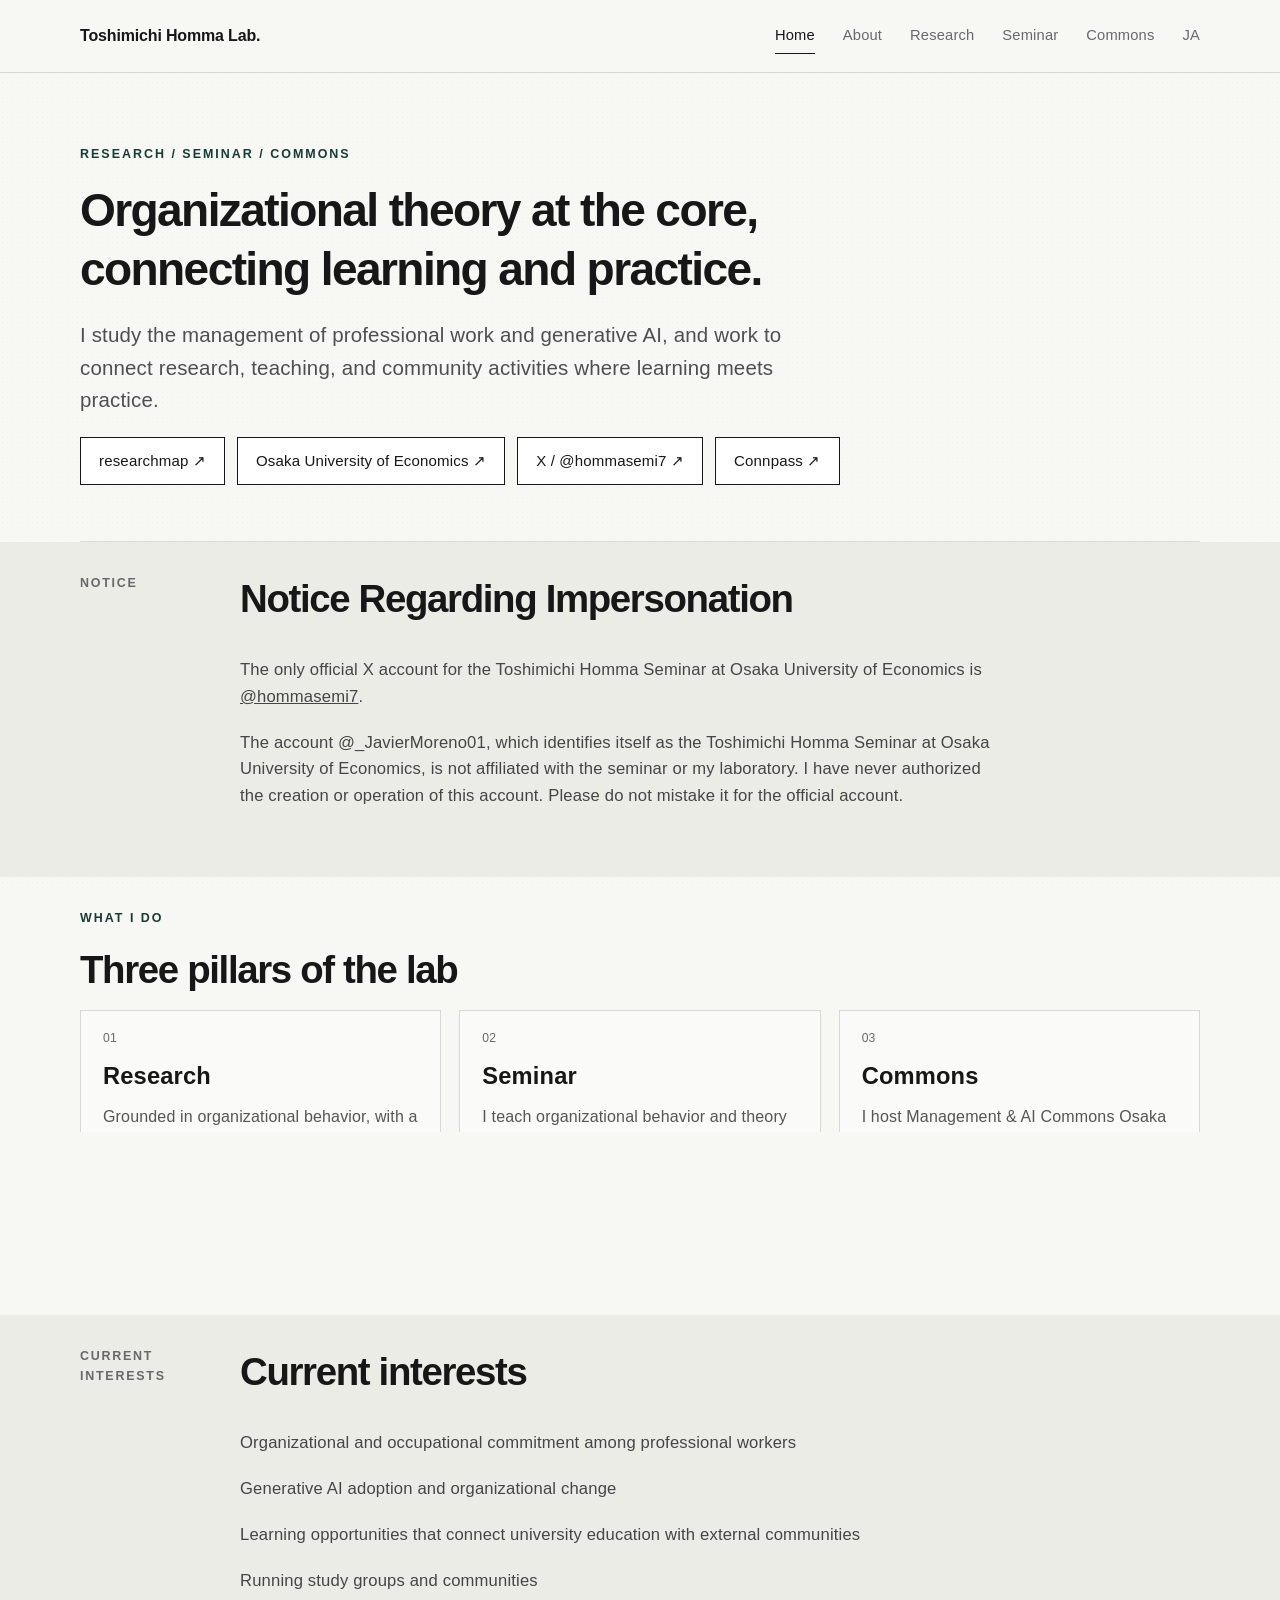
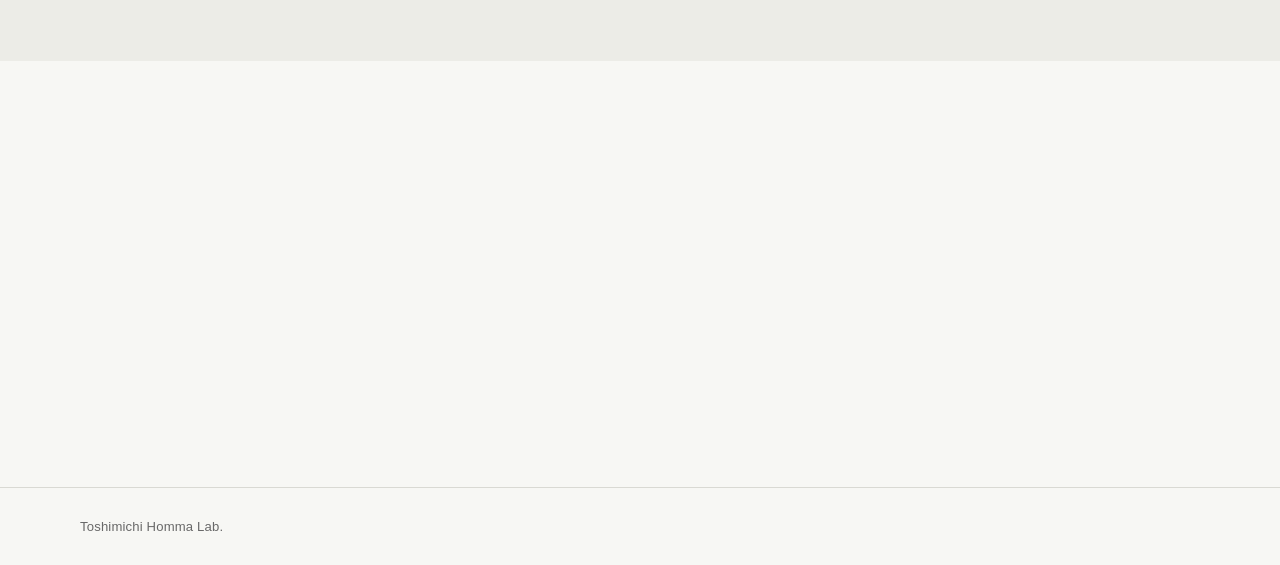
==== en/index.html @ 9b4a2241 "Update site URLs for university subdomain" ====
<!DOCTYPE html>
<html lang="en">
<head>
  <meta charset="UTF-8">
  <meta name="viewport" content="width=device-width, initial-scale=1.0">
  <meta name="description" content="Toshimichi Homma Lab. Research and teaching in organizational theory, professional work, generative AI, and community building.">
  <title>Toshimichi Homma Lab.</title>
  <link rel="alternate" hreflang="ja" href="https://t-homma.osaka-ue.ac.jp/index.html">
  <link rel="alternate" hreflang="en" href="https://t-homma.osaka-ue.ac.jp/en/index.html">
  <link rel="alternate" hreflang="x-default" href="https://t-homma.osaka-ue.ac.jp/index.html">
  <link rel="stylesheet" href="../style.css">
</head>
<body>
  <header class="site-header">
    <div class="container header-inner">
      <a class="site-name" href="index.html">Toshimichi Homma Lab.</a>
      <nav class="site-nav" aria-label="Main navigation">
        <a class="active" href="index.html">Home</a>
        <a href="about.html">About</a>
        <a href="research.html">Research</a>
        <a href="seminar.html">Seminar</a>
        <a href="commons.html">Commons</a>
        <a href="../index.html" hreflang="ja" lang="ja">JA</a>
      </nav>
    </div>
  </header>

  <main>
    <section class="page-hero container">
      <p class="eyebrow">Research / Seminar / Commons</p>
      <h1>
        <span class="hero-line">Organizational theory at the core,</span>
        <span class="hero-line">connecting learning and practice.</span>
      </h1>
      <p class="page-lead">
        I study the management of professional work and generative AI, and work to connect research,
        teaching, and community activities where learning meets practice.
      </p>
      <div class="actions">
        <a class="button" href="https://researchmap.jp/read0143234" target="_blank" rel="noopener noreferrer">researchmap ↗</a>
        <a class="button" href="https://webj8.osaka-ue.ac.jp/ouehp/KgApp?resId=S000129" target="_blank" rel="noopener noreferrer">Osaka University of Economics ↗</a>
        <a class="button" href="https://x.com/hommasemi7" target="_blank" rel="noopener noreferrer">X / @hommasemi7 ↗</a>
        <a class="button" href="https://oue-meetup.connpass.com/" target="_blank" rel="noopener noreferrer">Connpass ↗</a>
      </div>
    </section>

    <section class="section section-muted reveal">
      <div class="container content-grid">
        <aside class="side-label">Notice</aside>
        <div class="prose">
          <h2>Notice Regarding Impersonation</h2>
          <p>The only official X account for the Toshimichi Homma Seminar at Osaka University of Economics is <a href="https://x.com/hommasemi7" target="_blank" rel="noopener noreferrer">@hommasemi7</a>.</p>
          <p>The account @_JavierMoreno01, which identifies itself as the Toshimichi Homma Seminar at Osaka University of Economics, is not affiliated with the seminar or my laboratory. I have never authorized the creation or operation of this account. Please do not mistake it for the official account.</p>
        </div>
      </div>
    </section>

    <section class="section container reveal">
      <div class="section-heading">
        <p class="eyebrow">What I do</p>
        <h2>Three pillars of the lab</h2>
      </div>

      <div class="grid-three">
        <article class="card">
          <span class="index">01</span>
          <h3>Research</h3>
          <p>
            Grounded in organizational behavior, with a focus on occupational commitment,
            extra-role behavior, and the management of professional work.
          </p>
        </article>

        <article class="card">
          <span class="index">02</span>
          <h3>Seminar</h3>
          <p>
            I teach organizational behavior and theory and supervise both undergraduate and graduate students,
            with an emphasis on research exercises connected to external study groups and data science events.
          </p>
        </article>

        <article class="card">
          <span class="index">03</span>
          <h3>Commons</h3>
          <p>
            I host Management &amp; AI Commons Osaka—lightning talks and work sessions
            on AI, management, and organizations in Osaka.
          </p>
        </article>
      </div>
    </section>

    <section class="section section-muted reveal">
      <div class="container content-grid">
        <aside class="side-label">Current interests</aside>
        <div class="prose">
          <h2>Current interests</h2>
          <p>Organizational and occupational commitment among professional workers</p>
          <p>Generative AI adoption and organizational change</p>
          <p>Learning opportunities that connect university education with external communities</p>
          <p>Running study groups and communities</p>
        </div>
      </div>
    </section>

    <section class="section container reveal">
      <div class="content-grid">
        <aside class="side-label">Contact</aside>
        <div class="prose prose-contact">
          <h2>Contact</h2>
          <p>Office hours: Thu 16:30–18:00 / Room 719, Building J, 7th floor</p>
          <p>2-2-8 Osumi, Higashiyodogawa-ku, Osaka</p>
          <p>
            Students and visitors are welcome to discuss research, graduate study,
            or Management &amp; AI Commons Osaka. Visitors may come without an appointment,
            though I may occasionally be away from the office; please email in advance
            to confirm that I will be in. Consultations may also be held online.
          </p>
          <p>
            <a href="mailto:t-homma@osaka-ue.ac.jp">t-homma@osaka-ue.ac.jp</a>
          </p>
        </div>
      </div>
    </section>
  </main>

  <footer class="site-footer">
    <div class="container footer-inner">
      <p>Toshimichi Homma Lab.</p>
    </div>
  </footer>

  <script src="../script.js" defer></script>
</body>
</html>
---- style.css ----
/* ---------------------------------
   Toshimichi Homma Lab.
   Minimal static website
---------------------------------- */

:root {
  --bg: #f7f7f4;
  --text: #171717;
  --muted: #686868;
  --line: #d9d9d3;
  --accent: #183c34;
  --max-width: 1120px;
}

* {
  box-sizing: border-box;
}

body {
  margin: 0;
  background: var(--bg);
  color: var(--text);
  font-family:
    -apple-system,
    BlinkMacSystemFont,
    "Hiragino Kaku Gothic ProN",
    "Hiragino Sans",
    "Yu Gothic",
    "YuGothic",
    "Noto Sans JP",
    sans-serif;
  font-size: 16px;
  line-height: 1.6;
  letter-spacing: 0.01em;
}

body::before {
  content: "";
  position: fixed;
  inset: 0;
  pointer-events: none;
  opacity: 0.18;
  background-image: radial-gradient(rgba(0, 0, 0, 0.12) 0.7px, transparent 0.8px);
  background-size: 5px 5px;
  mix-blend-mode: multiply;
}

a {
  color: inherit;
}

.container {
  width: min(calc(100% - 48px), var(--max-width));
  margin-inline: auto;
}

.site-header {
  border-bottom: 1px solid var(--line);
  background: rgba(247, 247, 244, 0.94);
  position: sticky;
  top: 0;
  z-index: 10;
  backdrop-filter: blur(10px);
  view-transition-name: site-header;
}

main {
  view-transition-name: main-content;
}

.header-inner {
  min-height: 72px;
  display: flex;
  align-items: center;
  justify-content: space-between;
  gap: 32px;
}

.site-name {
  text-decoration: none;
  font-weight: 700;
  letter-spacing: -0.01em;
}

.site-nav {
  display: flex;
  gap: 28px;
}

.site-nav a {
  position: relative;
  text-decoration: none;
  color: var(--muted);
  font-size: 0.92rem;
  transition: color 0.2s ease;
}

.site-nav a::after {
  content: "";
  position: absolute;
  left: 0;
  right: 0;
  bottom: -6px;
  height: 1px;
  background: currentColor;
  transform: scaleX(0);
  transform-origin: right;
  transition: transform 0.25s ease;
}

.site-nav a:hover,
.site-nav a.active {
  color: var(--text);
}

.site-nav a:hover::after,
.site-nav a.active::after {
  transform: scaleX(1);
  transform-origin: left;
}

.site-nav a:focus-visible,
.site-name:focus-visible,
.button:focus-visible,
.profile-link:focus-visible,
.card:is(a):focus-visible {
  outline: 2px solid var(--accent);
  outline-offset: 3px;
}

.eyebrow,
.side-label {
  font-size: 0.78rem;
  font-weight: 700;
  text-transform: uppercase;
}

.eyebrow {
  margin: 0 0 16px;
  color: var(--accent);
  letter-spacing: 0.16em;
}

.hero-line {
  display: block;
  opacity: 0;
  transform: translateY(18px);
}

html.with-hero-motion .hero-line {
  animation: hero-fade-up 0.7s ease forwards;
}

html.with-hero-motion .hero-line:nth-child(2) {
  animation-delay: 0.08s;
}

@keyframes hero-fade-up {
  to {
    opacity: 1;
    transform: translateY(0);
  }
}

html.with-entry-motion .reveal {
  opacity: 0;
  transform: translateY(18px);
  transition: opacity 0.7s ease, transform 0.7s ease;
}

html.with-entry-motion .reveal.is-visible {
  opacity: 1;
  transform: translateY(0);
}

html.with-entry-motion .grid-three .card {
  opacity: 0;
  transform: translateY(10px);
  transition: opacity 0.6s ease, transform 0.6s ease;
}

html.with-entry-motion .grid-three .card:nth-child(2) {
  transition-delay: 0.08s;
}

html.with-entry-motion .grid-three .card:nth-child(3) {
  transition-delay: 0.16s;
}

html.with-entry-motion .reveal.is-visible .card {
  opacity: 1;
  transform: translateY(0);
}

html.skip-entry-motion .reveal,
html.skip-entry-motion .grid-three .card {
  opacity: 1;
  transform: none;
  animation: none;
  transition: none;
}

html.skip-entry-motion .hero-line {
  opacity: 0;
  transform: translateY(18px);
  animation: none;
}

@media (scripting: none) {
  .hero-line {
    opacity: 1;
    transform: none;
  }
}

.page-lead {
  max-width: 740px;
  margin: 20px 0 0;
  color: #4f4f4f;
  font-size: clamp(1.05rem, 2vw, 1.28rem);
}

.actions {
  display: flex;
  flex-wrap: wrap;
  gap: 12px;
  margin-top: 20px;
}

.button {
  display: inline-flex;
  align-items: center;
  justify-content: center;
  min-height: 48px;
  padding: 10px 18px;
  border: 1px solid var(--text);
  background: white;
  color: var(--text);
  text-decoration: none;
  font-size: 0.94rem;
  transition: transform 0.25s ease, background 0.18s ease, border-color 0.18s ease;
}

.button:hover {
  background: #f0f0ee;
  transform: translate(2px, -2px);
  box-shadow: -2px 2px 0 rgba(23, 23, 23, 0.12);
}

.section {
  padding-top: 32px;
  padding-bottom: 48px;
}

.section-muted {
  background: #ecece7;
}

.section-heading {
  margin-bottom: 16px;
}

.page-hero h1,
.section h2 {
  margin: 0;
  letter-spacing: -0.035em;
}

.page-hero h1 {
  max-width: 900px;
  font-size: clamp(2rem, 3.6vw, 3rem);
  line-height: 1.28;
  font-weight: 700;
}

.section h2 {
  font-size: clamp(1.7rem, 3vw, 2.5rem);
  line-height: 1.28;
}

.grid-three {
  display: grid;
  grid-template-columns: repeat(3, 1fr);
  gap: 18px;
}

.card {
  padding: 18px 22px;
  border: 1px solid var(--line);
  background: rgba(255, 255, 255, 0.36);
  display: flex;
  flex-direction: column;
  transition: transform 0.25s ease, border-color 0.25s ease, background 0.25s ease;
}

.card:is(a) {
  text-decoration: none;
  color: inherit;
}

.card:is(a):hover {
  transform: translateY(-4px);
  border-color: rgba(24, 60, 52, 0.4);
  background: rgba(255, 255, 255, 0.72);
}

.index {
  color: var(--muted);
  font-size: 0.76rem;
}

.card h3 {
  margin: 10px 0 8px;
  font-size: 1.48rem;
}

.card p {
  color: #555;
  margin-top: 0;
}

.prose-contact p {
  max-width: 700px;
  color: var(--muted);
}

.page-hero {
  padding-top: 72px;
  padding-bottom: 56px;
  border-bottom: 1px solid var(--line);
}

.content-grid {
  display: grid;
  grid-template-columns: 90px minmax(0, 1fr);
  gap: 70px;
}

.side-label {
  color: var(--muted);
  letter-spacing: 0.14em;
}

.prose {
  max-width: 760px;
}

.prose h2 {
  margin-bottom: 34px;
}

.prose p {
  margin: 0 0 1.15em;
  color: #454545;
  font-size: 1.04rem;
}

.info-list {
  margin: 28px 0 40px;
  padding: 0;
  list-style: none;
  border-top: 1px solid var(--line);
}

.interest .info-list:last-child {
  margin-bottom: 0;
}

.info-list li {
  padding: 16px 0;
  border-bottom: 1px solid var(--line);
  color: #303030;
}

.info-list strong {
  font-weight: 700;
}

.interest {
  padding: 30px 0;
  border-top: 1px solid #cfcfc9;
}

.interest:last-child {
  border-bottom: 1px solid #cfcfc9;
}

.interest:has(> .info-list:last-child) {
  padding-bottom: 0;
  border-bottom: none;
}

.interest h3 {
  margin: 0 0 8px;
  font-size: 1.28rem;
}

.profile-links {
  display: grid;
  gap: 12px;
  margin-top: 34px;
}

.profile-link {
  display: flex;
  align-items: center;
  gap: 10px;
  padding: 22px 0;
  border-top: 1px solid var(--line);
  text-decoration: none;
  transition: transform 0.25s ease;
}

.profile-link:last-child {
  border-bottom: 1px solid var(--line);
}

.profile-link:hover {
  transform: translate(2px, -2px);
}

.profile-link strong,
.profile-link small {
  display: block;
}

.profile-link small {
  margin-top: 4px;
  color: var(--muted);
}

.profile-link:hover strong {
  text-decoration: underline;
}

.principles {
  margin-top: 54px;
}

.principle {
  display: grid;
  grid-template-columns: 52px 230px minmax(0, 1fr);
  gap: 18px;
  padding: 24px 0;
  border-top: 1px solid var(--line);
}

.principle:last-child {
  border-bottom: 1px solid var(--line);
}

.principle span,
.principle h3,
.principle p {
  margin: 0;
}

.principle h3 {
  font-size: 1.02rem;
}

.principle p {
  font-size: 0.95rem;
}

.site-footer {
  border-top: 1px solid var(--line);
  padding: 28px 0;
}

.footer-inner {
  display: flex;
  justify-content: space-between;
  gap: 24px;
  color: var(--muted);
  font-size: 0.82rem;
}

.footer-inner p {
  margin: 0;
}

@media (max-width: 860px) {
  .grid-three,
  .content-grid {
    grid-template-columns: 1fr;
  }

  .content-grid {
    gap: 36px;
  }

  .principle {
    grid-template-columns: 44px 1fr;
  }

  .principle p {
    grid-column: 2;
  }
}

@media (max-width: 600px) {
  .container {
    width: min(calc(100% - 30px), var(--max-width));
  }

  .header-inner {
    min-height: 64px;
    align-items: flex-start;
    flex-direction: column;
    justify-content: center;
    gap: 5px;
    padding: 10px 0;
  }

  .site-nav {
    flex-wrap: wrap;
    gap: 14px 18px;
  }

  .site-nav a {
    font-size: 0.82rem;
  }

  .section {
    padding-top: 52px;
    padding-bottom: 52px;
  }

  .page-hero {
    padding-top: 56px;
    padding-bottom: 44px;
  }

  .footer-inner {
    flex-direction: column;
    gap: 2px;
  }
}

/* ---------------------------------
   Cross-document View Transitions
---------------------------------- */

@media (prefers-reduced-motion: no-preference) {
  @view-transition {
    navigation: auto;
  }

  ::view-transition-old(main-content) {
    animation: vt-main-out 0.38s ease forwards;
  }

  ::view-transition-new(main-content) {
    animation: vt-main-in 0.38s ease forwards;
  }

  ::view-transition-old(site-header),
  ::view-transition-new(site-header) {
    animation-duration: 0.38s;
  }

  ::view-transition-old(root),
  ::view-transition-new(root) {
    animation-duration: 0.38s;
  }
}

@media (prefers-reduced-motion: reduce) {
  @view-transition {
    navigation: none;
  }

  html.with-entry-motion .reveal,
  html.with-entry-motion .grid-three .card,
  .hero-line {
    opacity: 1;
    transform: none;
    animation: none;
    transition: none;
  }

  .site-nav a,
  .button,
  .profile-link,
  .card {
    transition: none;
    transform: none;
  }
}

@keyframes vt-main-out {
  from {
    opacity: 1;
    transform: translateY(0);
  }

  to {
    opacity: 0;
    transform: translateY(-10px);
  }
}

@keyframes vt-main-in {
  from {
    opacity: 0;
    transform: translateY(14px);
  }

  to {
    opacity: 1;
    transform: translateY(0);
  }
}
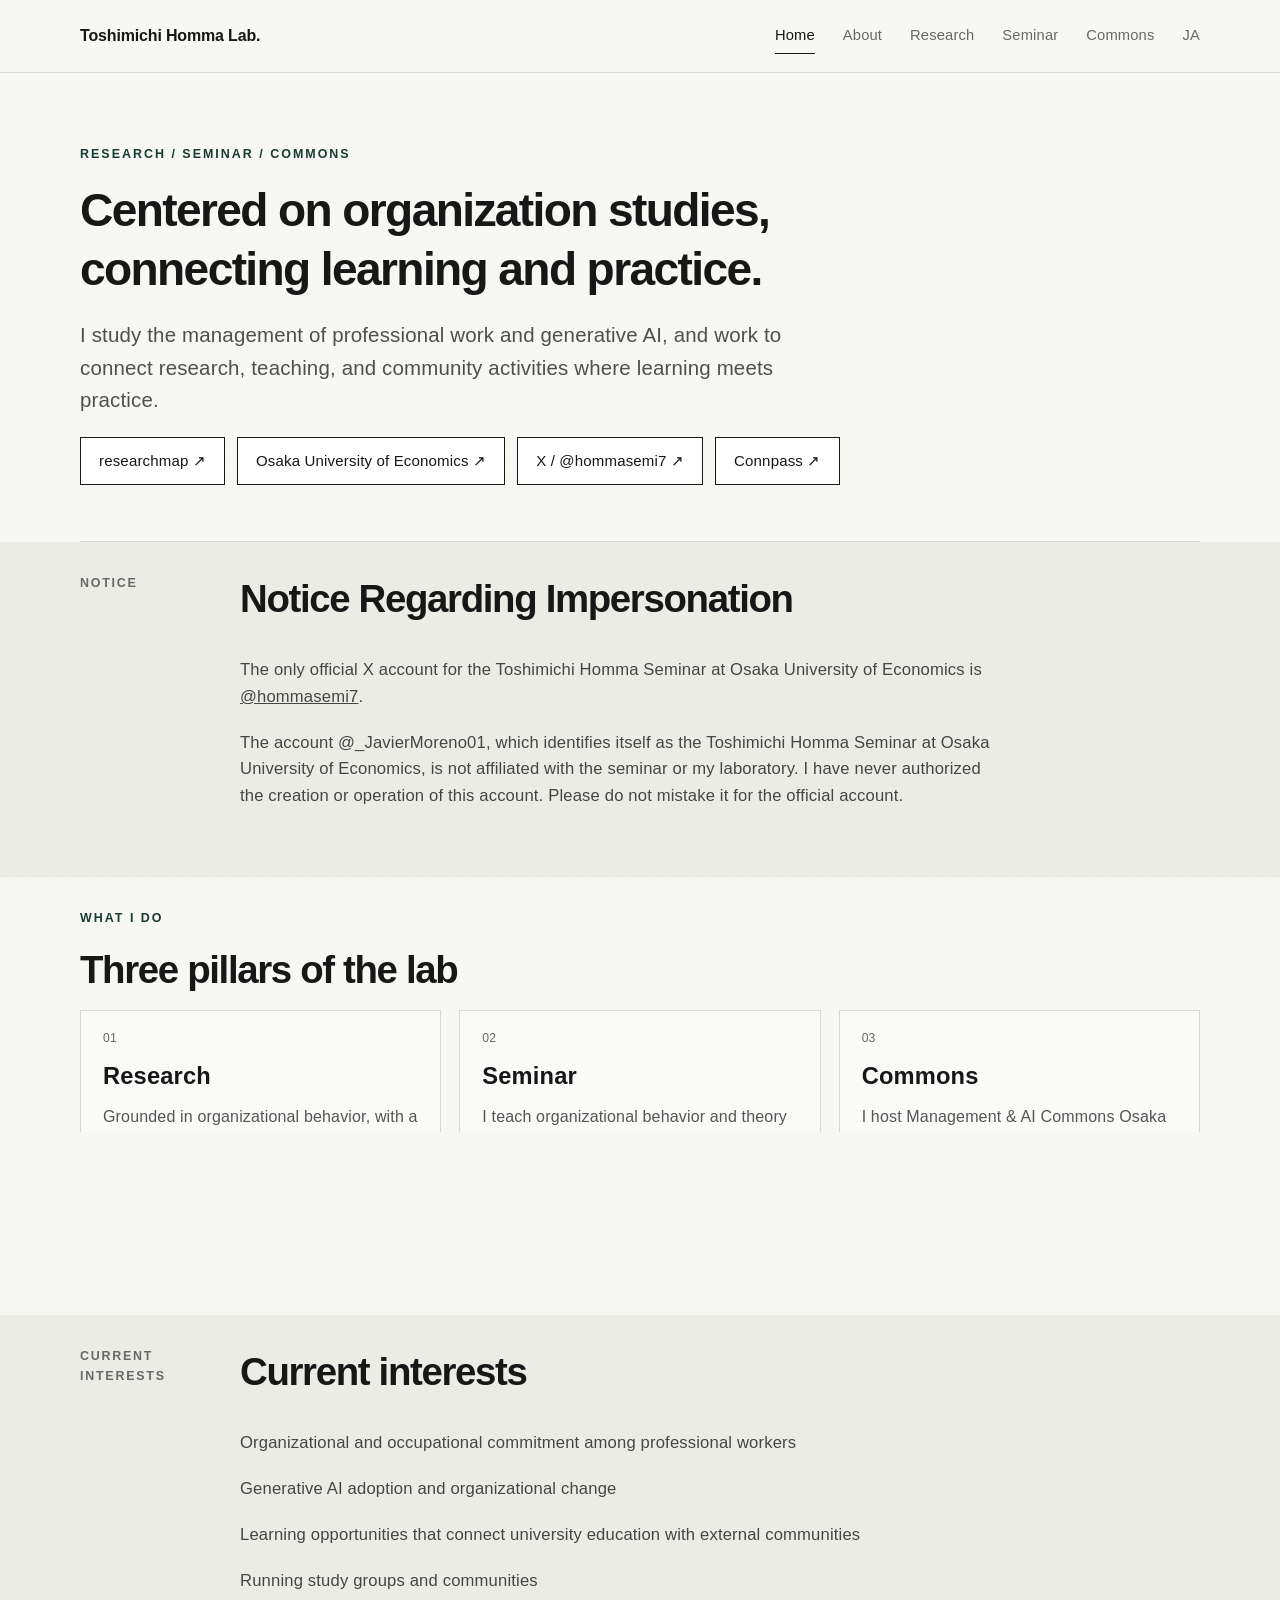
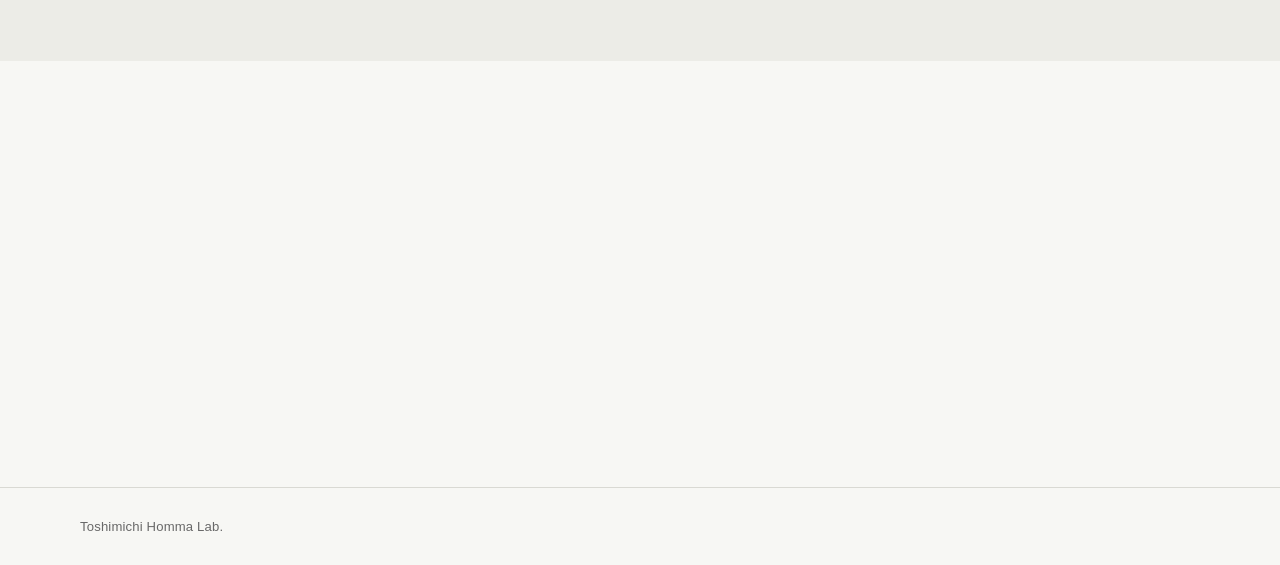
==== commit 66baa20a: "Refine English homepage heading" ====
--- a/en/index.html
+++ b/en/index.html
@@ -29,7 +29,7 @@
     <section class="page-hero container">
       <p class="eyebrow">Research / Seminar / Commons</p>
       <h1>
-        <span class="hero-line">Organizational theory at the core,</span>
+        <span class="hero-line">Centered on organization studies,</span>
         <span class="hero-line">connecting learning and practice.</span>
       </h1>
       <p class="page-lead">
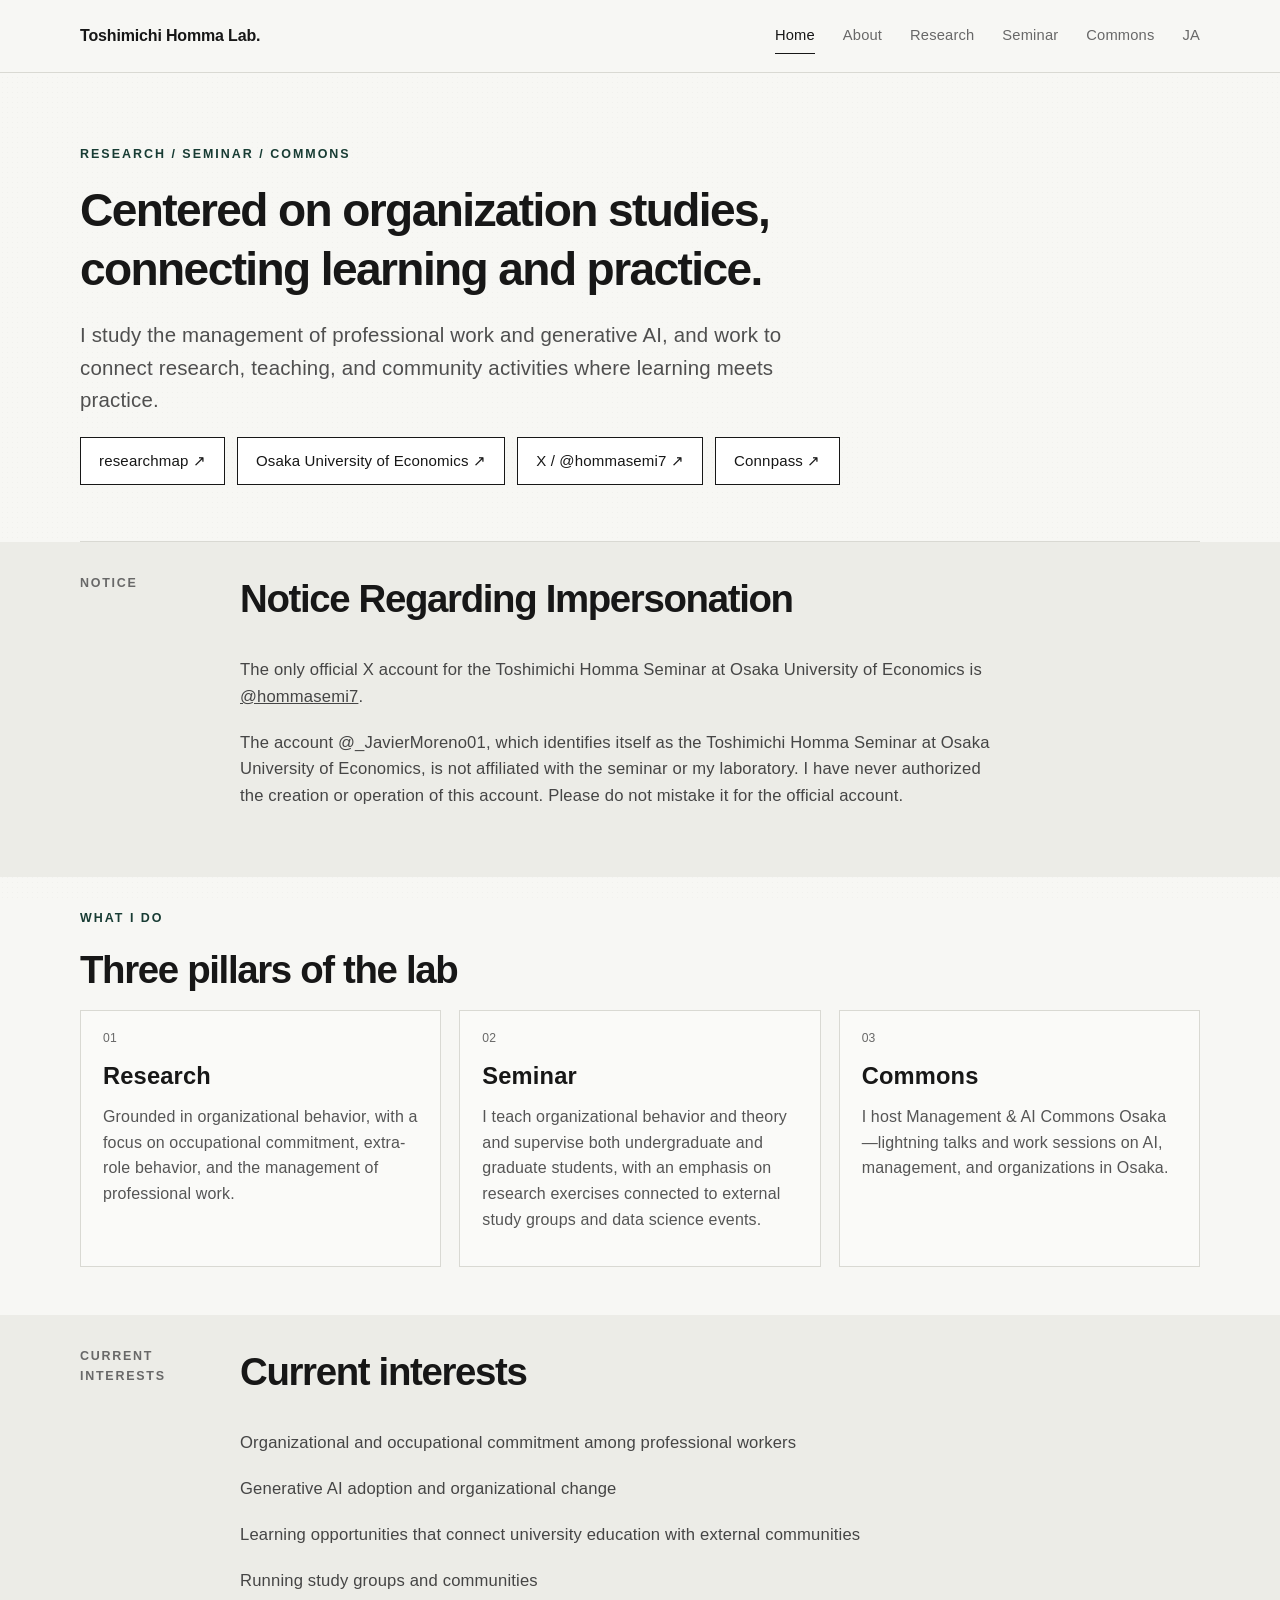
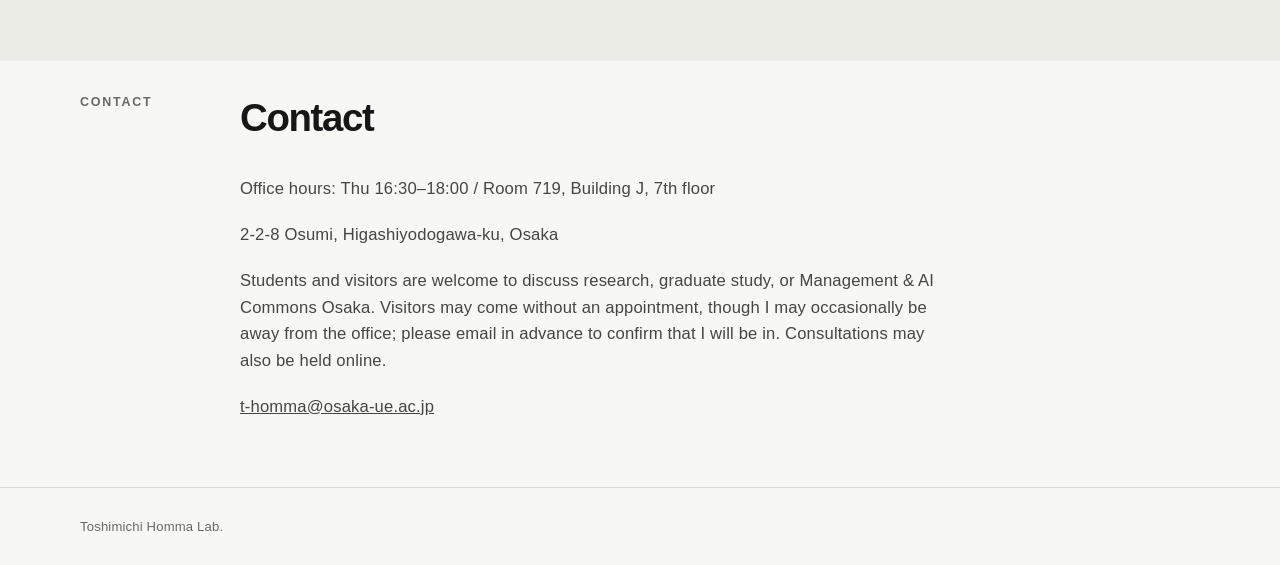
==== commit d40af956: "Add site favicon" ====
--- a/en/index.html
+++ b/en/index.html
@@ -8,6 +8,7 @@
   <link rel="alternate" hreflang="ja" href="https://t-homma.osaka-ue.ac.jp/index.html">
   <link rel="alternate" hreflang="en" href="https://t-homma.osaka-ue.ac.jp/en/index.html">
   <link rel="alternate" hreflang="x-default" href="https://t-homma.osaka-ue.ac.jp/index.html">
+  <link rel="icon" href="../favicon.svg" type="image/svg+xml">
   <link rel="stylesheet" href="../style.css">
 </head>
 <body>
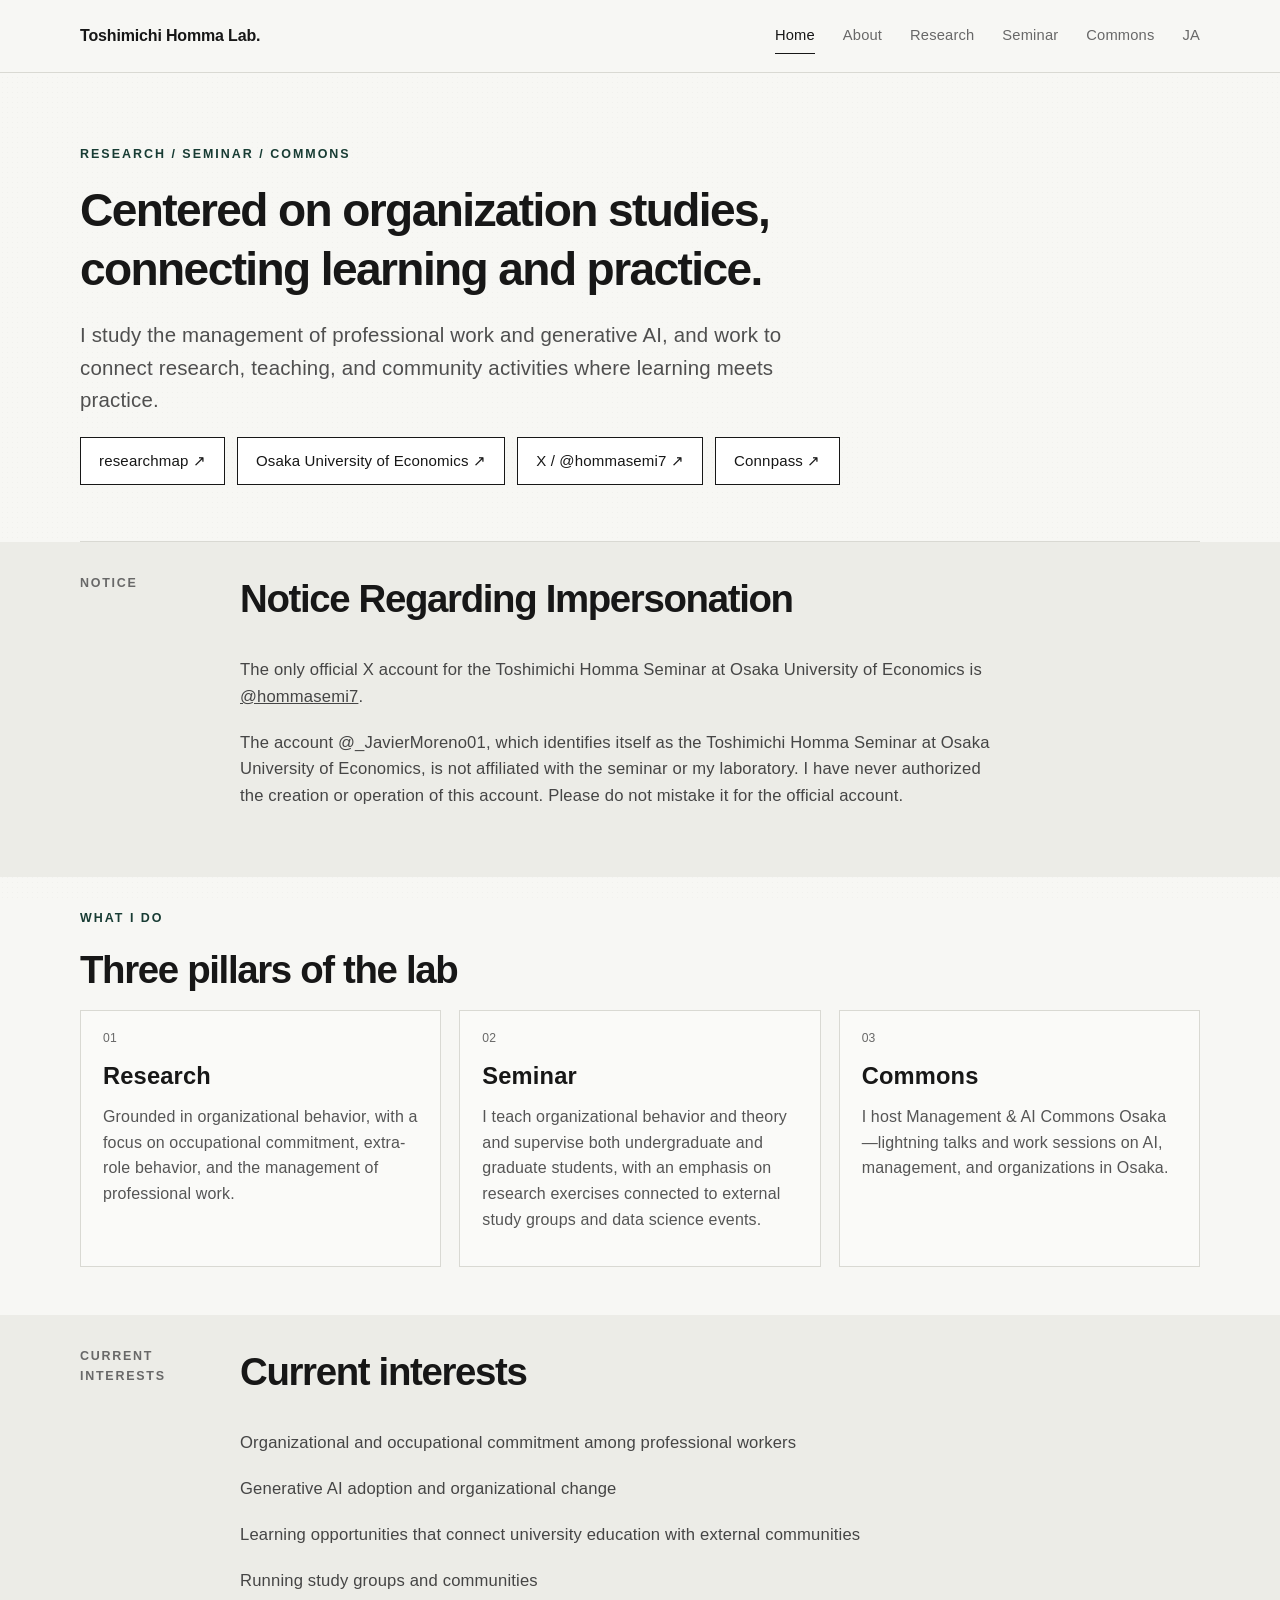
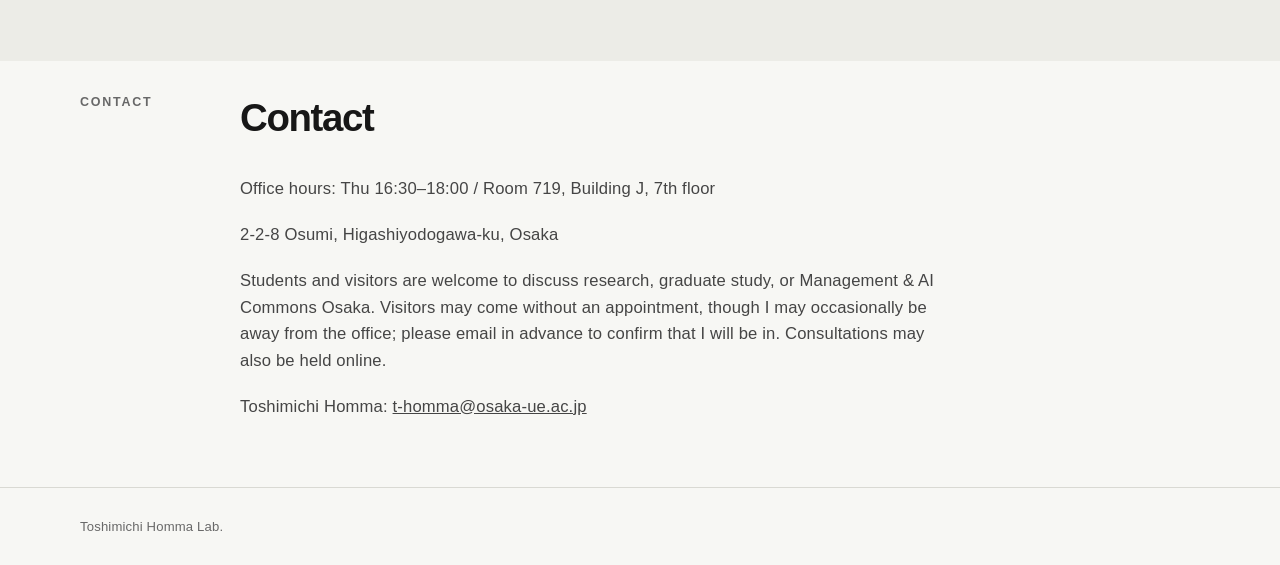
==== commit 924c4676: "Add contact names to inquiry details" ====
--- a/en/index.html
+++ b/en/index.html
@@ -3,6 +3,8 @@
 <head>
   <meta charset="UTF-8">
   <meta name="viewport" content="width=device-width, initial-scale=1.0">
+  <script async src="https://www.googletagmanager.com/gtag/js?id=G-HY5V7BNMVP"></script>
+  <script src="../analytics.js"></script>
   <meta name="description" content="Toshimichi Homma Lab. Research and teaching in organizational theory, professional work, generative AI, and community building.">
   <title>Toshimichi Homma Lab.</title>
   <link rel="alternate" hreflang="ja" href="https://t-homma.osaka-ue.ac.jp/index.html">
@@ -118,9 +120,7 @@
             though I may occasionally be away from the office; please email in advance
             to confirm that I will be in. Consultations may also be held online.
           </p>
-          <p>
-            <a href="mailto:t-homma@osaka-ue.ac.jp">t-homma@osaka-ue.ac.jp</a>
-          </p>
+          <p>Toshimichi Homma: <a href="mailto:t-homma@osaka-ue.ac.jp">t-homma@osaka-ue.ac.jp</a></p>
         </div>
       </div>
     </section>
